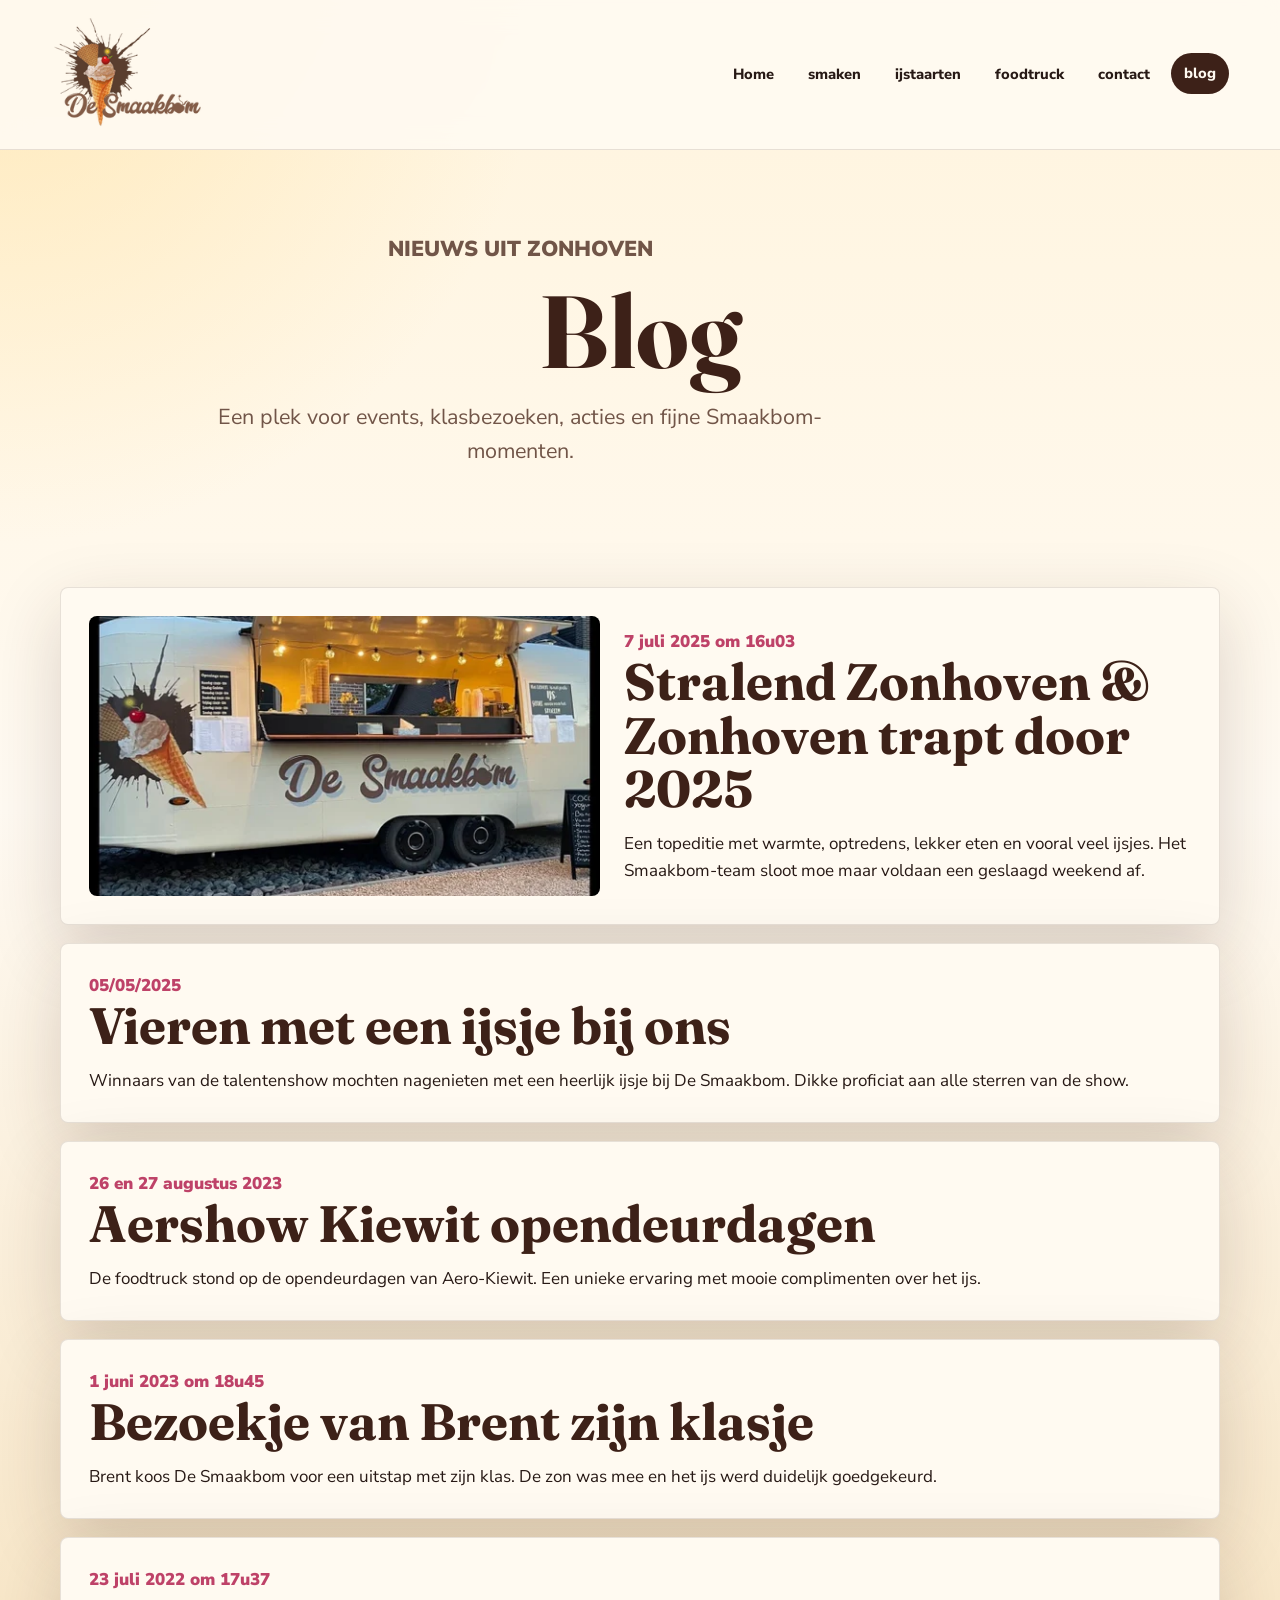
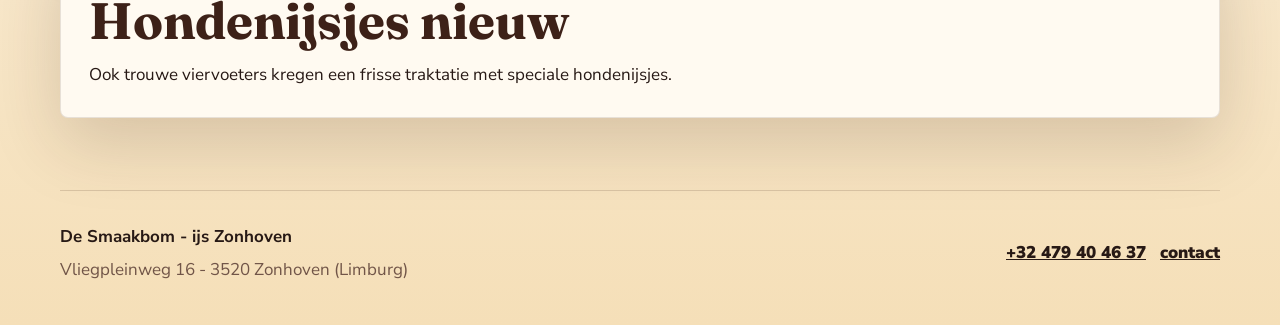
==== blog.html @ bf3bcd0f "Build De Smaakbom website" ====
<!DOCTYPE html>
<html lang="nl">
<head>
  <meta charset="UTF-8">
  <meta name="viewport" content="width=device-width, initial-scale=1.0">
  <meta name="description" content="Nieuws en momenten van De Smaakbom in Zonhoven.">
  <title>blog | De Smaakbom</title>
  <link rel="preconnect" href="https://fonts.googleapis.com">
  <link rel="preconnect" href="https://fonts.gstatic.com" crossorigin>
  <link href="https://fonts.googleapis.com/css2?family=Fraunces:wght@600;700;800&family=Nunito+Sans:wght@400;600;700;800&display=swap" rel="stylesheet">
  <link rel="stylesheet" href="styles.css">
</head>
<body>
  <header class="site-header">
    <a class="brand" href="index.html" aria-label="De Smaakbom home"><img src="assets/logo.png" alt="De Smaakbom logo"></a>
    <button class="nav-toggle" type="button" aria-expanded="false" aria-controls="site-nav">Menu</button>
    <nav class="site-nav" id="site-nav" aria-label="Hoofdnavigatie">
      <a href="index.html">Home</a><a href="smaken.html">smaken</a><a href="ijstaarten.html">ijstaarten</a><a href="foodtruck.html">foodtruck</a><a href="contact.html">contact</a><a class="active" href="blog.html">blog</a>
    </nav>
  </header>

  <main>
    <section class="page-hero compact">
      <p class="eyebrow">Nieuws uit Zonhoven</p>
      <h1>Blog</h1>
      <p>Een plek voor events, klasbezoeken, acties en fijne Smaakbom-momenten.</p>
    </section>

    <section class="section blog-list">
      <article class="blog-post featured-post">
        <img src="assets/foodtruck-open.png" alt="De foodtruck tijdens een event">
        <div>
          <time datetime="2025-07-07">7 juli 2025 om 16u03</time>
          <h2>Stralend Zonhoven & Zonhoven trapt door 2025</h2>
          <p>Een topeditie met warmte, optredens, lekker eten en vooral veel ijsjes. Het Smaakbom-team sloot moe maar voldaan een geslaagd weekend af.</p>
        </div>
      </article>
      <article class="blog-post">
        <time datetime="2025-05-05">05/05/2025</time>
        <h2>Vieren met een ijsje bij ons</h2>
        <p>Winnaars van de talentenshow mochten nagenieten met een heerlijk ijsje bij De Smaakbom. Dikke proficiat aan alle sterren van de show.</p>
      </article>
      <article class="blog-post">
        <time datetime="2023-08-26">26 en 27 augustus 2023</time>
        <h2>Aershow Kiewit opendeurdagen</h2>
        <p>De foodtruck stond op de opendeurdagen van Aero-Kiewit. Een unieke ervaring met mooie complimenten over het ijs.</p>
      </article>
      <article class="blog-post">
        <time datetime="2023-06-01">1 juni 2023 om 18u45</time>
        <h2>Bezoekje van Brent zijn klasje</h2>
        <p>Brent koos De Smaakbom voor een uitstap met zijn klas. De zon was mee en het ijs werd duidelijk goedgekeurd.</p>
      </article>
      <article class="blog-post">
        <time datetime="2022-07-23">23 juli 2022 om 17u37</time>
        <h2>Hondenijsjes nieuw</h2>
        <p>Ook trouwe viervoeters kregen een frisse traktatie met speciale hondenijsjes.</p>
      </article>
    </section>
  </main>

  <footer class="site-footer">
    <div><strong>De Smaakbom - ijs Zonhoven</strong><p>Vliegpleinweg 16 - 3520 Zonhoven (Limburg)</p></div>
    <div><a href="tel:+32479404637">+32 479 40 46 37</a><a href="contact.html">contact</a></div>
  </footer>
  <script src="script.js"></script>
</body>
</html>
---- styles.css ----
:root {
  --cream: #fff4dd;
  --paper: #f8e5bf;
  --vanilla: #ffe09c;
  --caramel: #bb6a2e;
  --chocolate: #3d2118;
  --cocoa: #6e3f2d;
  --berry: #be4268;
  --mint: #4e9f86;
  --ink: #271915;
  --muted: #715548;
  --white: #fffaf1;
  --shadow: 0 24px 70px rgba(61, 33, 24, 0.18);
}

* {
  box-sizing: border-box;
}

html {
  scroll-behavior: smooth;
}

body {
  margin: 0;
  color: var(--ink);
  background:
    radial-gradient(circle at top left, rgba(255, 224, 156, 0.55), transparent 34rem),
    linear-gradient(180deg, var(--cream), #fffaf2 42%, #f5dfb8);
  font-family: "Nunito Sans", Arial, sans-serif;
  font-size: 17px;
  line-height: 1.6;
}

img {
  display: block;
  max-width: 100%;
}

a {
  color: inherit;
}

.site-header {
  position: sticky;
  top: 0;
  z-index: 10;
  display: flex;
  align-items: center;
  justify-content: space-between;
  gap: 24px;
  padding: 14px clamp(18px, 4vw, 64px);
  background: rgba(255, 250, 241, 0.92);
  border-bottom: 1px solid rgba(61, 33, 24, 0.12);
  backdrop-filter: blur(14px);
}

.brand {
  display: inline-flex;
  align-items: center;
  min-width: 140px;
}

.brand img {
  width: 158px;
  height: auto;
}

.site-nav {
  display: flex;
  align-items: center;
  gap: 8px;
}

.site-nav a {
  padding: 9px 13px;
  border-radius: 999px;
  font-size: 0.92rem;
  font-weight: 800;
  text-decoration: none;
  transition: background 180ms ease, color 180ms ease, transform 180ms ease;
}

.site-nav a:hover,
.site-nav a.active {
  color: var(--white);
  background: var(--chocolate);
  transform: translateY(-1px);
}

.nav-toggle {
  display: none;
  border: 0;
  border-radius: 999px;
  padding: 10px 16px;
  color: var(--white);
  background: var(--chocolate);
  font-weight: 800;
}

.hero,
.page-hero,
.section,
.site-footer {
  width: min(1160px, calc(100% - 36px));
  margin: 0 auto;
}

.hero {
  display: grid;
  grid-template-columns: minmax(0, 0.92fr) minmax(340px, 1.08fr);
  gap: clamp(28px, 5vw, 64px);
  align-items: center;
  min-height: calc(100vh - 96px);
  padding: 56px 0 44px;
}

.hero-copy {
  position: relative;
}

.eyebrow {
  margin: 0 0 12px;
  color: var(--berry);
  font-weight: 900;
  letter-spacing: 0;
  text-transform: uppercase;
}

h1,
h2,
h3 {
  margin: 0;
  color: var(--chocolate);
  font-family: "Fraunces", Georgia, serif;
  line-height: 1.05;
  letter-spacing: 0;
}

h1 {
  font-size: clamp(3rem, 8vw, 6.9rem);
}

h2 {
  font-size: clamp(2rem, 4vw, 4rem);
}

h3 {
  font-size: 1.35rem;
}

p {
  margin: 14px 0 0;
}

.hero-lead,
.page-hero p {
  max-width: 620px;
  color: var(--muted);
  font-size: clamp(1.08rem, 2vw, 1.35rem);
}

.hero-actions {
  display: flex;
  flex-wrap: wrap;
  gap: 12px;
  margin-top: 28px;
}

.button {
  display: inline-flex;
  align-items: center;
  justify-content: center;
  min-height: 48px;
  padding: 12px 20px;
  border-radius: 999px;
  font-weight: 900;
  text-decoration: none;
}

.button.primary {
  color: var(--white);
  background: var(--chocolate);
  box-shadow: 0 14px 28px rgba(61, 33, 24, 0.22);
}

.button.secondary {
  color: var(--chocolate);
  background: var(--vanilla);
  border: 1px solid rgba(61, 33, 24, 0.2);
}

.hero-media {
  position: relative;
}

.hero-media img,
.image-band img,
.gallery img,
.card,
.contact-card,
.hours-card,
.blog-post,
.note-box,
.mini-card {
  border: 1px solid rgba(61, 33, 24, 0.12);
  box-shadow: var(--shadow);
}

.hero-media img {
  width: 100%;
  aspect-ratio: 1.22;
  object-fit: cover;
  border-radius: 8px;
}

.opening-strip {
  display: flex;
  flex-wrap: wrap;
  justify-content: center;
  gap: 10px 22px;
  width: min(1160px, calc(100% - 36px));
  margin: -28px auto 64px;
  padding: 18px 22px;
  color: var(--white);
  background: var(--chocolate);
  border-radius: 8px;
  box-shadow: var(--shadow);
  text-align: center;
}

.section {
  padding: 72px 0;
}

.two-column {
  display: grid;
  grid-template-columns: minmax(0, 0.9fr) minmax(0, 1.1fr);
  gap: clamp(28px, 5vw, 72px);
  align-items: start;
}

.feature-list {
  display: grid;
  gap: 14px;
}

.feature-list article,
.note-box,
.mini-card {
  padding: 24px;
  background: rgba(255, 250, 241, 0.86);
  border-radius: 8px;
}

.feature-list span {
  color: var(--caramel);
  font-weight: 900;
}

.image-band {
  display: grid;
  grid-template-columns: minmax(260px, 0.82fr) minmax(0, 1fr);
  gap: clamp(26px, 5vw, 64px);
  align-items: center;
}

.image-band.reverse {
  grid-template-columns: minmax(0, 1fr) minmax(260px, 0.9fr);
}

.image-band.reverse img {
  order: 2;
}

.image-band img {
  width: 100%;
  border-radius: 8px;
  object-fit: cover;
}

.cards {
  display: grid;
  grid-template-columns: repeat(2, minmax(0, 1fr));
  gap: 24px;
}

.cards.three {
  grid-template-columns: repeat(3, minmax(0, 1fr));
}

.card {
  overflow: hidden;
  background: var(--white);
  border-radius: 8px;
}

.card img {
  width: 100%;
  height: 310px;
  object-fit: cover;
}

.card div {
  padding: 24px;
}

.card a {
  display: inline-block;
  margin-top: 14px;
  color: var(--berry);
  font-weight: 900;
}

.page-hero {
  padding: 82px 0 46px;
}

.page-hero.compact {
  max-width: 860px;
  text-align: center;
}

.cakes-hero {
  display: grid;
  min-height: 520px;
  align-items: end;
  padding: 42px;
  color: var(--white);
  background:
    linear-gradient(90deg, rgba(39, 25, 21, 0.78), rgba(39, 25, 21, 0.16)),
    url("assets/ijstaart-eenhoorn.png") center/cover;
  border-radius: 8px;
  box-shadow: var(--shadow);
}

.cakes-hero h1,
.cakes-hero p,
.cakes-hero .eyebrow {
  color: var(--white);
}

.flavors-layout {
  display: grid;
  grid-template-columns: minmax(260px, 0.78fr) minmax(0, 1fr);
  gap: clamp(28px, 5vw, 70px);
  align-items: center;
}

.flavors-layout img {
  border-radius: 8px;
  box-shadow: var(--shadow);
}

.check-list {
  display: grid;
  gap: 10px;
  padding: 0;
  margin: 22px 0;
  list-style: none;
}

.check-list li {
  padding: 12px 14px;
  background: rgba(255, 224, 156, 0.42);
  border-left: 4px solid var(--caramel);
  border-radius: 6px;
  font-weight: 800;
}

.milkshake {
  display: grid;
  grid-template-columns: minmax(0, 1fr) minmax(280px, 0.85fr);
  gap: 28px;
  align-items: center;
  padding: 42px;
  background: linear-gradient(135deg, var(--chocolate), #6d3423 58%, var(--berry));
  border-radius: 8px;
  color: var(--white);
}

.milkshake h2,
.milkshake .eyebrow {
  color: var(--white);
}

.shake-steps {
  display: grid;
  gap: 12px;
}

.shake-steps span {
  padding: 16px 18px;
  background: rgba(255, 250, 241, 0.16);
  border: 1px solid rgba(255, 250, 241, 0.24);
  border-radius: 8px;
  font-weight: 900;
}

.gallery {
  display: grid;
  grid-template-columns: repeat(4, minmax(0, 1fr));
  gap: 16px;
}

.gallery img {
  width: 100%;
  height: 360px;
  object-fit: cover;
  border-radius: 8px;
}

.contact-grid {
  display: grid;
  grid-template-columns: minmax(0, 1fr) minmax(320px, 0.8fr);
  gap: 24px;
}

.contact-card,
.hours-card,
.blog-post {
  padding: 28px;
  background: var(--white);
  border-radius: 8px;
}

.socials {
  display: flex;
  flex-wrap: wrap;
  gap: 10px;
  margin-top: 18px;
}

.socials a {
  padding: 10px 14px;
  color: var(--white);
  background: var(--chocolate);
  border-radius: 999px;
  font-weight: 800;
  text-decoration: none;
}

dl {
  display: grid;
  gap: 10px;
  margin: 18px 0 0;
}

dl div {
  display: flex;
  justify-content: space-between;
  gap: 18px;
  padding-bottom: 8px;
  border-bottom: 1px solid rgba(61, 33, 24, 0.13);
}

dt {
  font-weight: 900;
}

dd {
  margin: 0;
  color: var(--muted);
}

.map-panel {
  display: flex;
  align-items: center;
  justify-content: space-between;
  gap: 24px;
  padding: 34px;
  background: var(--paper);
  border-radius: 8px;
}

.blog-list {
  display: grid;
  gap: 18px;
}

.featured-post {
  display: grid;
  grid-template-columns: minmax(260px, 0.9fr) minmax(0, 1fr);
  gap: 24px;
  align-items: center;
}

.featured-post img {
  width: 100%;
  height: 280px;
  border-radius: 8px;
  object-fit: cover;
}

time {
  color: var(--berry);
  font-weight: 900;
}

.site-footer {
  display: flex;
  align-items: center;
  justify-content: space-between;
  gap: 22px;
  padding: 32px 0 42px;
  border-top: 1px solid rgba(61, 33, 24, 0.16);
}

.site-footer p {
  margin-top: 6px;
  color: var(--muted);
}

.site-footer div:last-child {
  display: flex;
  flex-wrap: wrap;
  justify-content: flex-end;
  gap: 14px;
  font-weight: 900;
}

@media (max-width: 880px) {
  .site-header {
    flex-wrap: wrap;
  }

  .nav-toggle {
    display: inline-flex;
  }

  .site-nav {
    display: none;
    width: 100%;
    flex-direction: column;
    align-items: stretch;
    padding-top: 10px;
  }

  .site-nav.open {
    display: flex;
  }

  .site-nav a {
    border-radius: 8px;
  }

  .hero,
  .two-column,
  .image-band,
  .image-band.reverse,
  .flavors-layout,
  .milkshake,
  .contact-grid,
  .featured-post {
    grid-template-columns: 1fr;
  }

  .hero {
    min-height: auto;
    padding-top: 34px;
  }

  .image-band.reverse img {
    order: 0;
  }

  .cards,
  .cards.three,
  .gallery {
    grid-template-columns: 1fr;
  }

  .gallery img,
  .card img {
    height: auto;
    max-height: 520px;
  }

  .cakes-hero {
    min-height: 430px;
    padding: 28px;
  }

  .map-panel,
  .site-footer {
    align-items: flex-start;
    flex-direction: column;
  }

  .site-footer div:last-child {
    justify-content: flex-start;
  }
}

@media (max-width: 520px) {
  body {
    font-size: 16px;
  }

  .brand img {
    width: 132px;
  }

  .hero,
  .page-hero,
  .section,
  .site-footer {
    width: min(100% - 24px, 1160px);
  }

  .opening-strip {
    width: min(100% - 24px, 1160px);
    margin-top: -12px;
  }

  .milkshake,
  .map-panel {
    padding: 24px;
  }

  h1 {
    font-size: 3rem;
  }
}
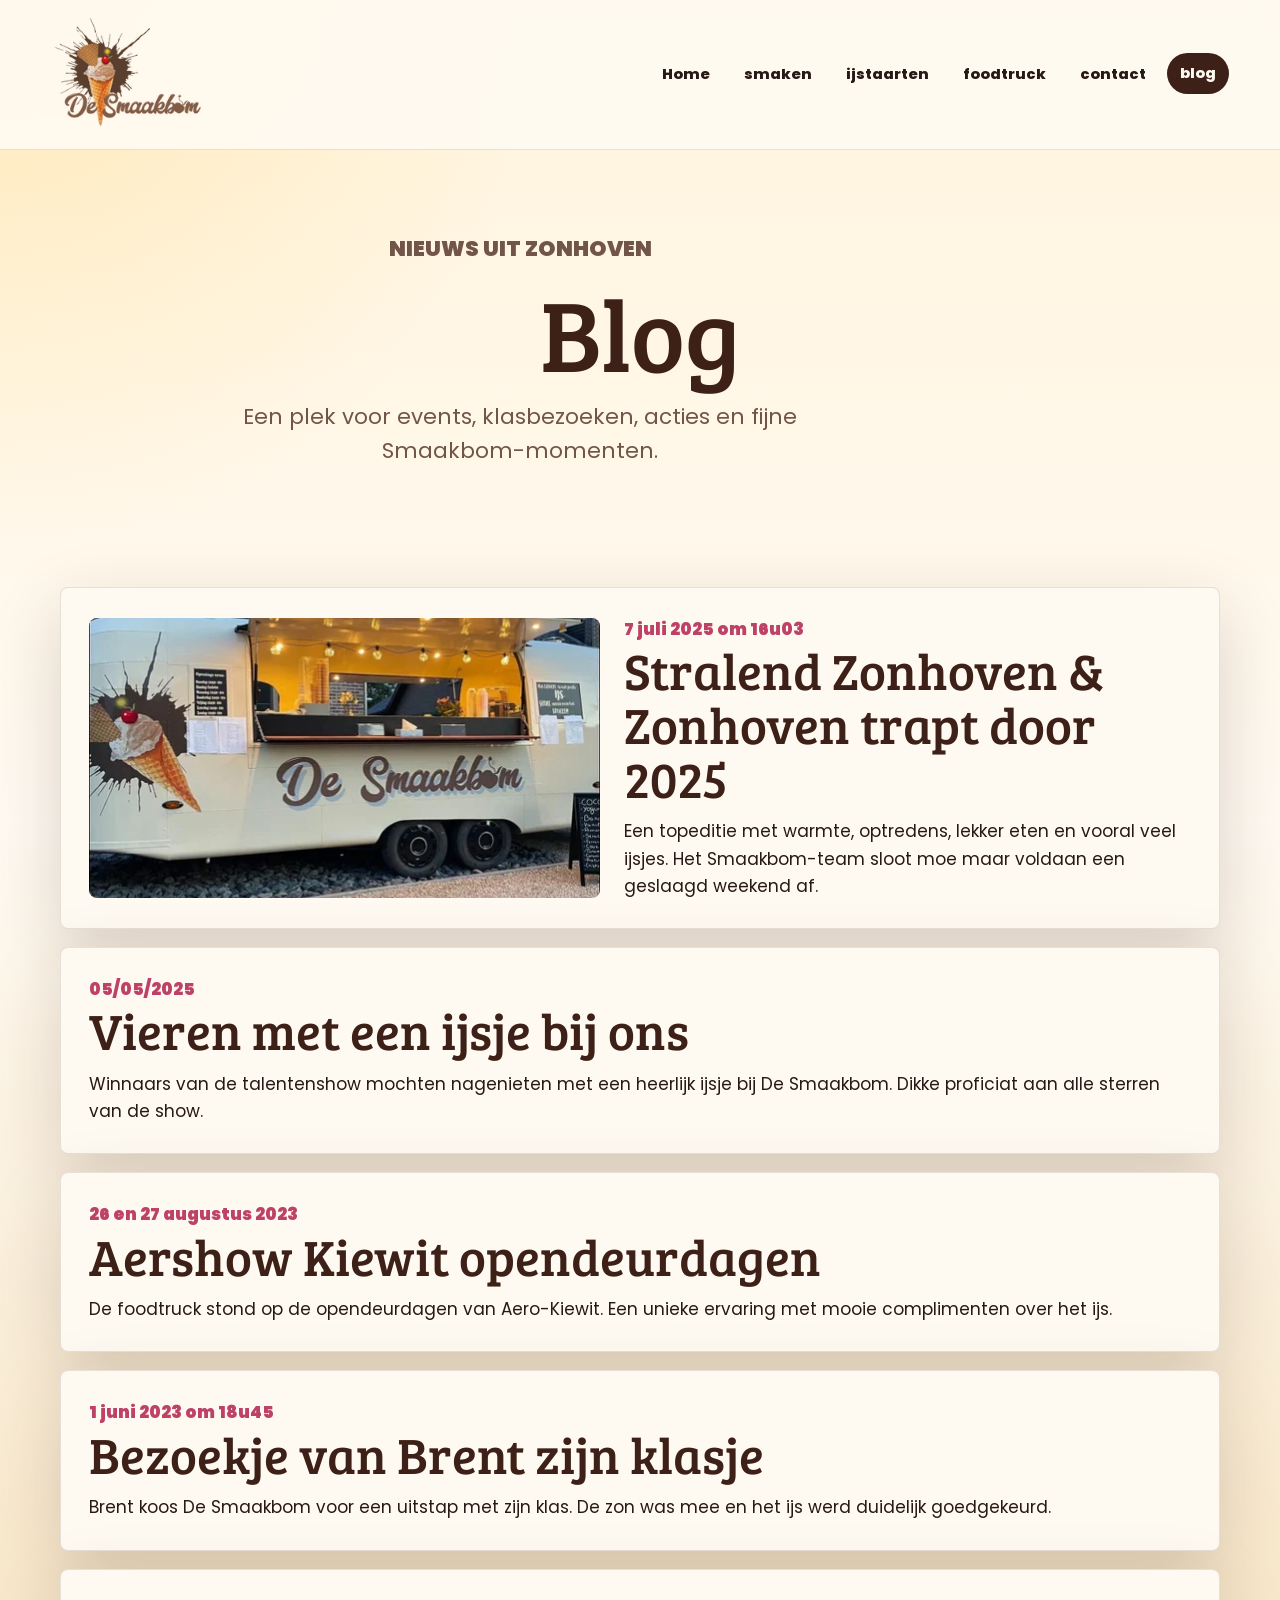
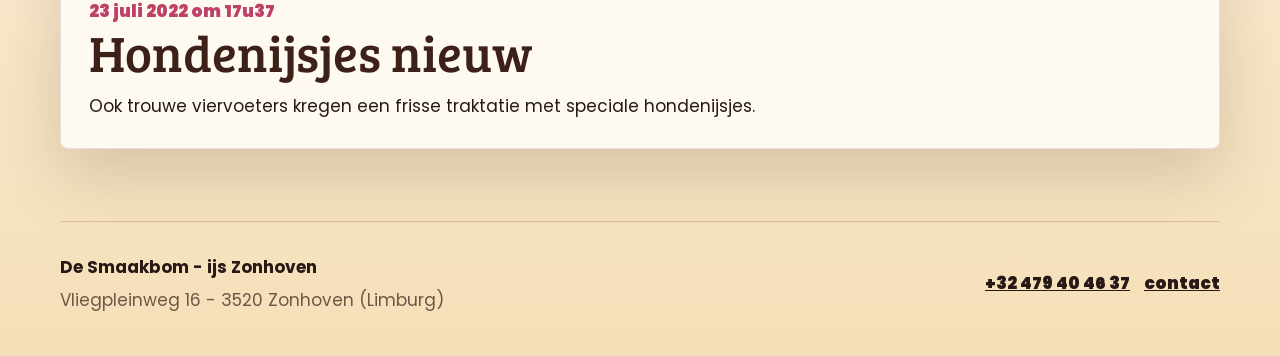
==== commit 9a7eba27: "Improve typography and image layout" ====
--- a/blog.html
+++ b/blog.html
@@ -7,7 +7,7 @@
   <title>blog | De Smaakbom</title>
   <link rel="preconnect" href="https://fonts.googleapis.com">
   <link rel="preconnect" href="https://fonts.gstatic.com" crossorigin>
-  <link href="https://fonts.googleapis.com/css2?family=Fraunces:wght@600;700;800&family=Nunito+Sans:wght@400;600;700;800&display=swap" rel="stylesheet">
+  <link href="https://fonts.googleapis.com/css2?family=Bree+Serif&family=Poppins:wght@400;500;600;700;800&display=swap" rel="stylesheet">
   <link rel="stylesheet" href="styles.css">
 </head>
 <body>
--- a/styles.css
+++ b/styles.css
@@ -27,7 +27,7 @@
   background:
     radial-gradient(circle at top left, rgba(255, 224, 156, 0.55), transparent 34rem),
     linear-gradient(180deg, var(--cream), #fffaf2 42%, #f5dfb8);
-  font-family: "Nunito Sans", Arial, sans-serif;
+  font-family: "Poppins", Arial, sans-serif;
   font-size: 17px;
   line-height: 1.6;
 }
@@ -132,7 +132,8 @@
 h3 {
   margin: 0;
   color: var(--chocolate);
-  font-family: "Fraunces", Georgia, serif;
+  font-family: "Bree Serif", Georgia, serif;
+  font-weight: 400;
   line-height: 1.05;
   letter-spacing: 0;
 }
@@ -321,23 +322,10 @@
   text-align: center;
 }
 
-.cakes-hero {
-  display: grid;
-  min-height: 520px;
-  align-items: end;
-  padding: 42px;
-  color: var(--white);
-  background:
-    linear-gradient(90deg, rgba(39, 25, 21, 0.78), rgba(39, 25, 21, 0.16)),
-    url("assets/ijstaart-eenhoorn.png") center/cover;
-  border-radius: 8px;
-  box-shadow: var(--shadow);
-}
-
-.cakes-hero h1,
-.cakes-hero p,
-.cakes-hero .eyebrow {
-  color: var(--white);
+.cakes-page-hero {
+  min-height: auto;
+  padding-top: 58px;
+  padding-bottom: 58px;
 }
 
 .flavors-layout {
@@ -576,11 +564,6 @@
     max-height: 520px;
   }
 
-  .cakes-hero {
-    min-height: 430px;
-    padding: 28px;
-  }
-
   .map-panel,
   .site-footer {
     align-items: flex-start;
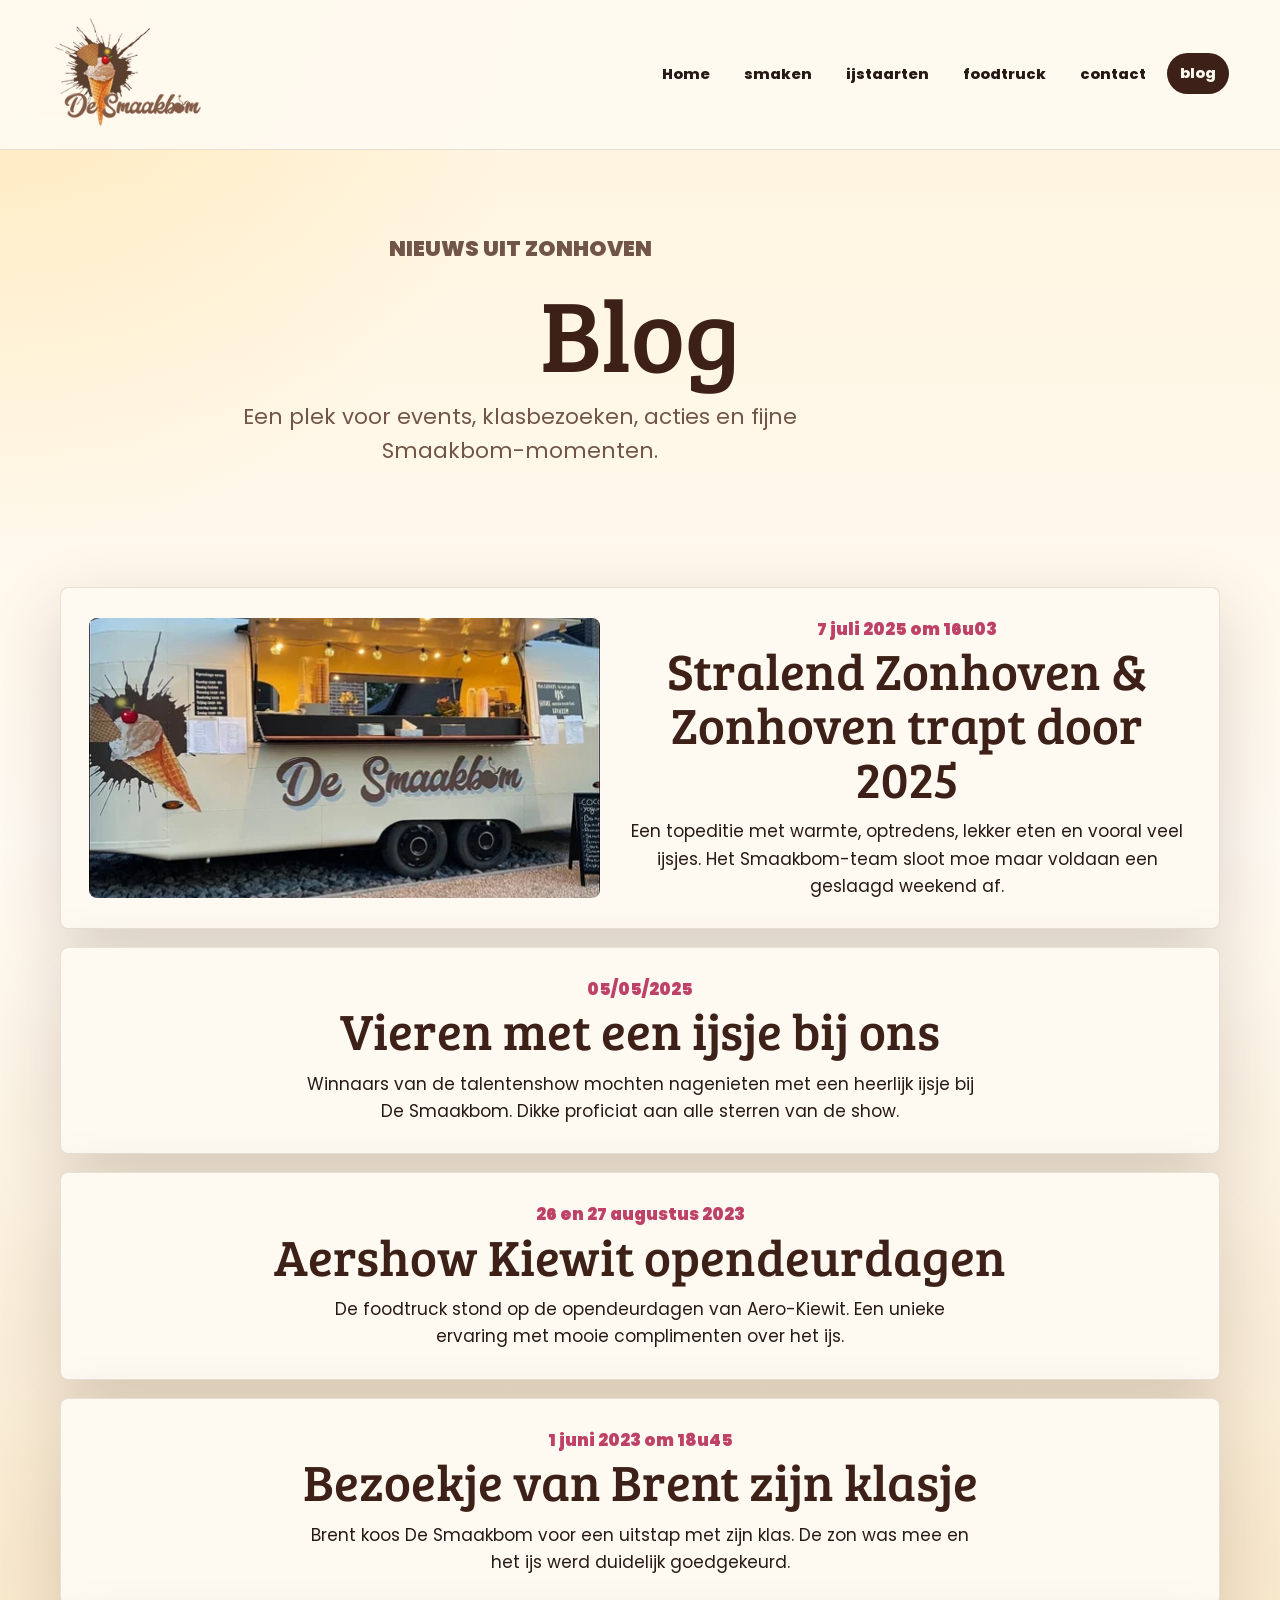
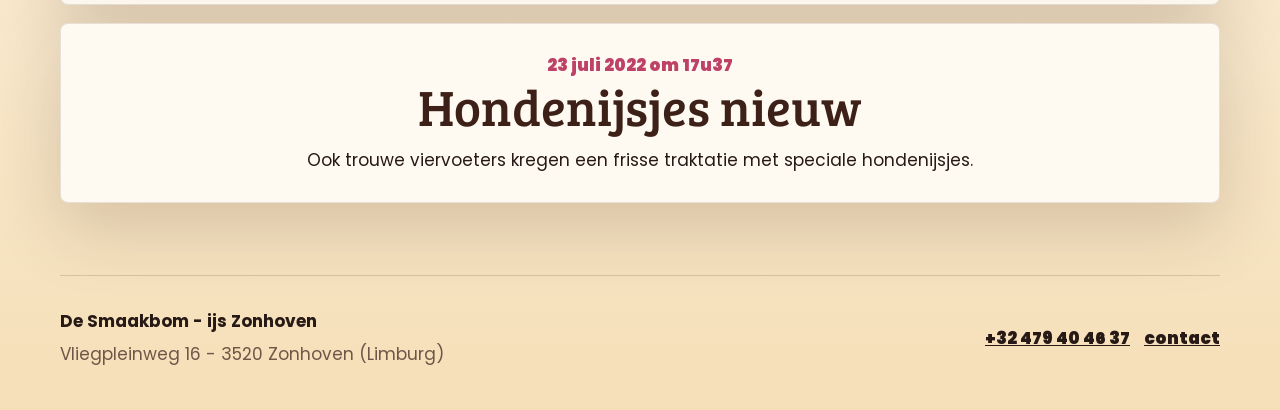
==== commit 2daaba9b: "Center blog text" ====
--- a/blog.html
+++ b/blog.html
@@ -10,7 +10,7 @@
   <link href="https://fonts.googleapis.com/css2?family=Bree+Serif&family=Poppins:wght@400;500;600;700;800&display=swap" rel="stylesheet">
   <link rel="stylesheet" href="styles.css">
 </head>
-<body>
+<body class="blog-page">
   <header class="site-header">
     <a class="brand" href="index.html" aria-label="De Smaakbom home"><img src="assets/logo.png" alt="De Smaakbom logo"></a>
     <button class="nav-toggle" type="button" aria-expanded="false" aria-controls="site-nav">Menu</button>
--- a/styles.css
+++ b/styles.css
@@ -466,6 +466,16 @@
   gap: 18px;
 }
 
+.blog-page .blog-list {
+  text-align: center;
+}
+
+.blog-page .blog-post p {
+  max-width: 680px;
+  margin-left: auto;
+  margin-right: auto;
+}
+
 .featured-post {
   display: grid;
   grid-template-columns: minmax(260px, 0.9fr) minmax(0, 1fr);
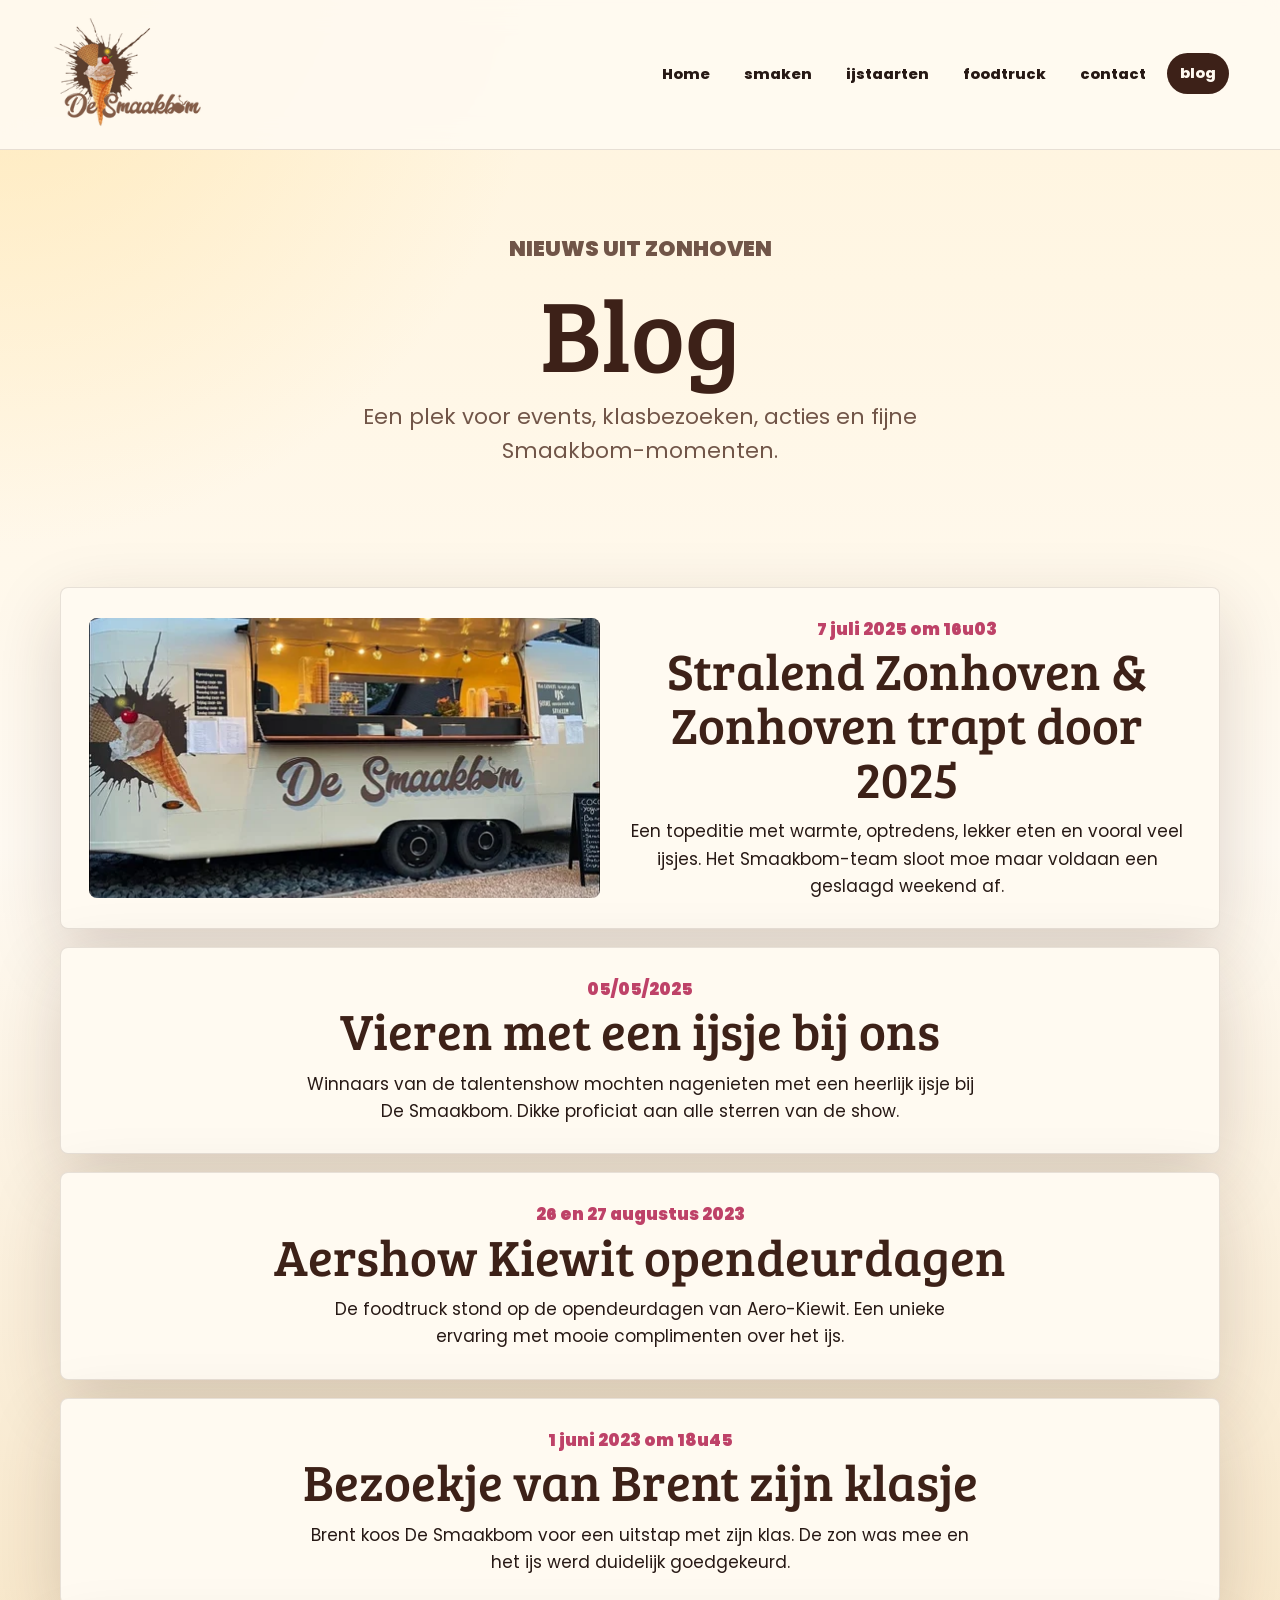
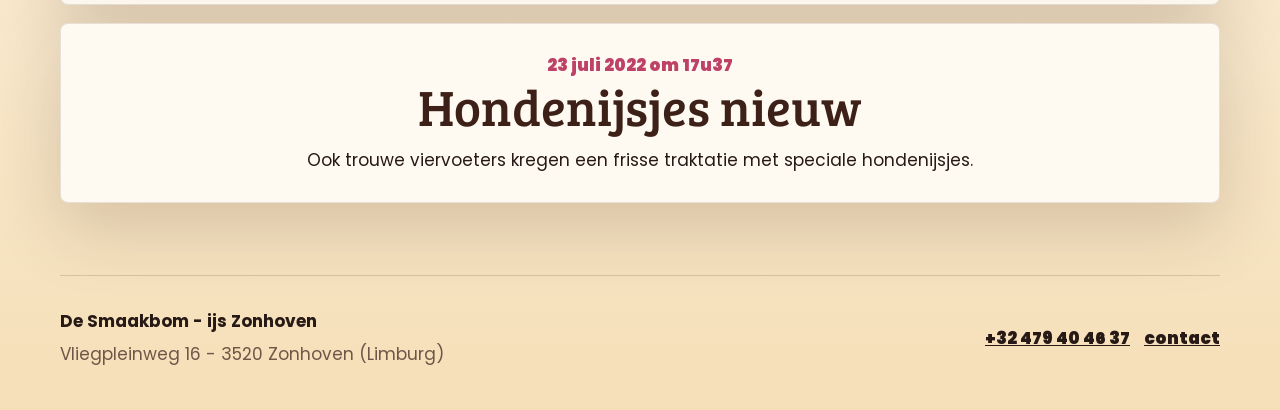
==== commit 64a8f992: "Add logo favicon" ====
--- a/blog.html
+++ b/blog.html
@@ -8,6 +8,7 @@
   <link rel="preconnect" href="https://fonts.googleapis.com">
   <link rel="preconnect" href="https://fonts.gstatic.com" crossorigin>
   <link href="https://fonts.googleapis.com/css2?family=Bree+Serif&family=Poppins:wght@400;500;600;700;800&display=swap" rel="stylesheet">
+  <link rel="icon" type="image/png" href="assets/logo.png">
   <link rel="stylesheet" href="styles.css">
 </head>
 <body class="blog-page">
--- a/styles.css
+++ b/styles.css
@@ -42,9 +42,6 @@
 }
 
 .site-header {
-  position: sticky;
-  top: 0;
-  z-index: 10;
   display: flex;
   align-items: center;
   justify-content: space-between;
@@ -319,13 +316,26 @@
 
 .page-hero.compact {
   max-width: 860px;
+  display: flex;
+  flex-direction: column;
+  align-items: center;
   text-align: center;
+}
+
+.page-hero.compact p {
+  margin-left: auto;
+  margin-right: auto;
 }
 
 .cakes-page-hero {
   min-height: auto;
   padding-top: 58px;
   padding-bottom: 58px;
+}
+
+.cakes-page-hero .button,
+.foodtruck-hero .button {
+  margin-top: 28px;
 }
 
 .flavors-layout {
